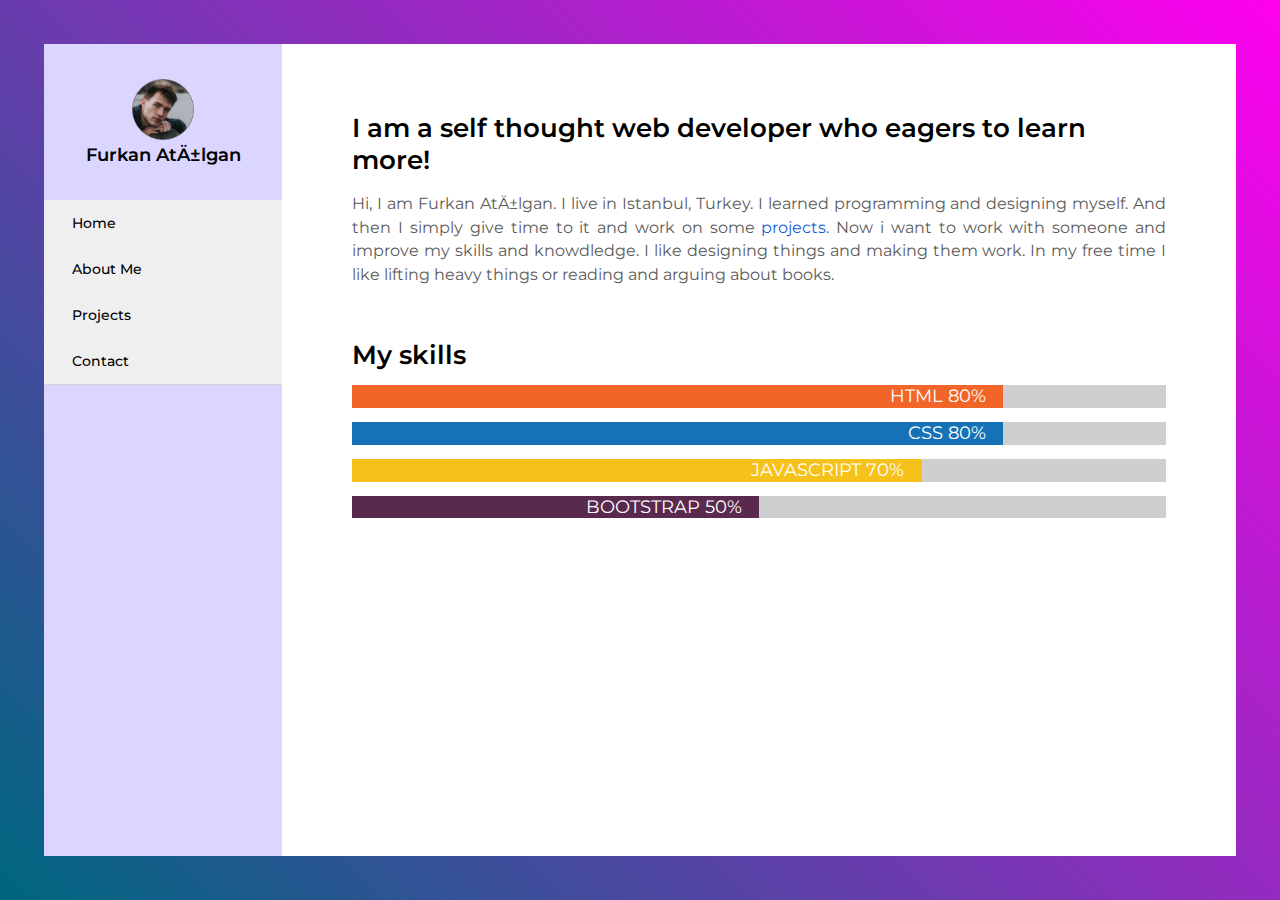
==== about_me.html @ 7b1884a5 "adjustments" ====
<!DOCTYPE html>
<html>

<head>
    <title>Furkan Atılgan | About Me</title>
    <meta name="viewport" content="width = device-width, initial-scale = 1.0">
    <meta charset="urf-8">
    <meta name="author" content="Furkan Atılgan">
    <link rel="stylesheet" href="css/about_me.css">
    <link href="https://fonts.googleapis.com/css?family=Montserrat&display=swap" rel="stylesheet">
</head>

<body onload="animateBars()">
    <aside>
        <figure>
            <div class="avatar"><img src="img/Ellipse -1.png"></div>
            <figcaption>Furkan Atılgan</figcaption>
        </figure>
        <button onclick="displaynav()" id="navbtn">
            <img src="img/Group_1.svg"></img>
        </button>
        <nav style="height: 0px">
            <ul>
                <li><a href="index.html">Home</a></li>
                <li><a href="about_me.html">About Me</a></li>
                <li><a href="projects.html">Projects</a></li>
                <li><a href="contact.html">Contact</a></li>
            </ul>
        </nav>
    </aside>

    <main>
        <h1>I am a self thought web developer who eagers to learn more!</h1>
        <p>Hi, I am Furkan Atılgan. I live in Istanbul, Turkey. I learned programming and designing myself. And then I
            simply give time to it and work on some <a href="projects.html">projects</a>. Now i want to work with
            someone and improve my skills and knowdledge. I like designing things and making them work. In my free time
            I like lifting heavy things or reading and arguing about books.</p>
        <h1 id="skillsh1">My skills</h1>
        <div class="sbcont">
            <div class="skillbar">
                <div class="skill" id="s-html">html 80%</div>
            </div>
            <div class="skillbar">
                <div class="skill" id="s-css">css 80%</div>
            </div>
            <div class="skillbar">
                <div class="skill" id="s-js">Javascript 70%</div>
            </div>
            <div class="skillbar">
                <div class="skill" id="s-bs">Bootstrap 50%</div>
            </div>
        </div>
    </main>

    </div>
</body>
<script src="js/main.js"></script>

</html>
---- css/about_me.css ----
* {
  box-sizing: border-box;
}

html,
body {
  height: 100%;
  padding: 0;
  font-size: 2vh;
  margin: 0;
  font-family: "Montserrat", sans-serif;
}

body {
  background: #006680;
}
body aside {
  display: grid;
  grid-template-columns: auto 40px;
  padding: 1.5em 2em;
}
body aside figure {
  display: inline-block;
  margin: 0;
  padding: 0;
}
body aside figure .avatar {
  display: none;
}
body aside figure figcaption {
  margin: 0;
  padding: 0;
  font-size: 1.5em;
  font-weight: 600;
  color: white;
}
body aside #navbtn {
  width: auto;
  height: auto;
  outline: none;
  border: none;
  background-color: inherit;
  padding: 0;
  outline: 0;
}
body aside #navbtn img {
  width: 2.8em;
}
body aside nav {
  position: absolute;
  display: block;
  overflow: hidden;
  top: 4.798em;
  right: 0;
  padding: 0;
  margin: 0;
  width: 100%;
  transition: 0.4s;
  z-index: 5;
}
body aside nav ul {
  padding: 0;
  margin: 0;
  list-style-type: none;
  background-color: white;
}
body aside nav ul li {
  width: 100%;
  text-align: center;
  border-top: 1px solid lightgrey;
}
body aside nav ul li a {
  text-decoration: none;
  font-size: 1.4em;
  padding: 1em;
  font-weight: 500;
  display: block;
  color: black;
  cursor: pointer;
}
body aside nav ul :last-child a {
  border-bottom: 1px solid lightgrey;
}
body main {
  background-color: #fff;
  height: 85%;
  padding: 2em;
  text-align: center;
}
body main h1 {
  padding: 0;
  margin: 1em 0 1em 0;
  font-size: 1.5em;
  font-weight: 600;
}
body main p {
  text-align: justify;
  font-size: 1.1em;
  color: #5B5B5B;
  margin-bottom: 1.8em;
}
body main p a {
  text-decoration: none;
  color: #1061D9;
}
body main .sbcont {
  width: 100%;
}
body main .sbcont .skillbar {
  height: 100%;
  background-color: #CFCFCF;
  margin: 0.8em 0;
  text-align: center;
  text-transform: uppercase;
}
body main .sbcont .skillbar .skill {
  height: 1.3em;
  margin-right: auto;
  margin-left: auto;
  overflow: hidden;
  font-size: 1em;
  color: white;
  transition: width 1s;
}
body main .sbcont .skillbar #s-html {
  width: 0;
  background-color: #F16529;
}
body main .sbcont .skillbar #s-css {
  width: 0;
  background-color: #1572B6;
}
body main .sbcont .skillbar #s-js {
  width: 0;
  background-color: #F6C119;
}
body main .sbcont .skillbar #s-bs {
  width: 0;
  background-color: #5A294E;
}

@media screen and (min-width: 800px) {
  body {
    /* Permalink - use to edit and share this gradient: https://colorzilla.com/gradient-editor/#006680+1,ff00ee+100,7db9e8+100 */
    background: #006680;
    /* Old browsers */
    background: -moz-linear-gradient(45deg, #006680 1%, #ff00ee 100%, #7db9e8 100%);
    /* FF3.6-15 */
    background: -webkit-linear-gradient(45deg, #006680 1%, #ff00ee 100%, #7db9e8 100%);
    /* Chrome10-25,Safari5.1-6 */
    background: linear-gradient(45deg, #006680 1%, #ff00ee 100%, #7db9e8 100%);
    /* W3C, IE10+, FF16+, Chrome26+, Opera12+, Safari7+ */
    filter: progid:DXImageTransform.Microsoft.gradient( startColorstr="#006680", endColorstr="#7db9e8",GradientType=1 );
    /* IE6-9 fallback on horizontal gradient */
    background-attachment: fixed;
    background-repeat: no-repeat;
    font-size: 1.37vw;
    margin: 2.5em;
    height: calc(100% - 5em);
    display: grid;
    grid-template-columns: 20% auto;
  }
  body aside {
    padding: 0;
    display: block;
    background-color: #dad6ff;
  }
  body aside figure {
    text-align: center;
    display: block;
    height: auto;
    width: auto;
    margin: 2em 0 2em 0;
  }
  body aside figure .avatar {
    display: block;
  }
  body aside figure .avatar img {
    height: 3.5em;
  }
  body aside figure figcaption {
    color: black;
    font-size: 1em;
  }
  body aside button {
    display: none;
  }
  body aside nav {
    margin: 0;
    position: static;
    width: 100%;
    height: auto !important;
    display: block;
    background-color: #efefef;
  }
  body aside nav ul {
    background-color: inherit;
  }
  body aside nav ul li {
    text-align: left;
    border: none;
  }
  body aside nav ul li a {
    background-color: inherit;
    font-size: 0.8em;
    padding-left: 2em;
  }
  body aside nav ul li a:hover {
    background-color: #1a76ff;
    color: white;
    transition: 0.3s;
  }
  body main {
    overflow: hidden;
    height: auto;
    text-align: left;
    padding: 0.9em 4em;
  }
  body main h1 {
    font-size: 1.5em;
    margin: 2em 0 0 0;
  }
  body main p {
    font-size: 0.9em;
    line-height: 1.5em;
  }
  body main .sbcont .skillbar .skill {
    margin: 0;
    text-align: right;
    padding-right: 1em;
  }
}

/*# sourceMappingURL=about_me.css.map */
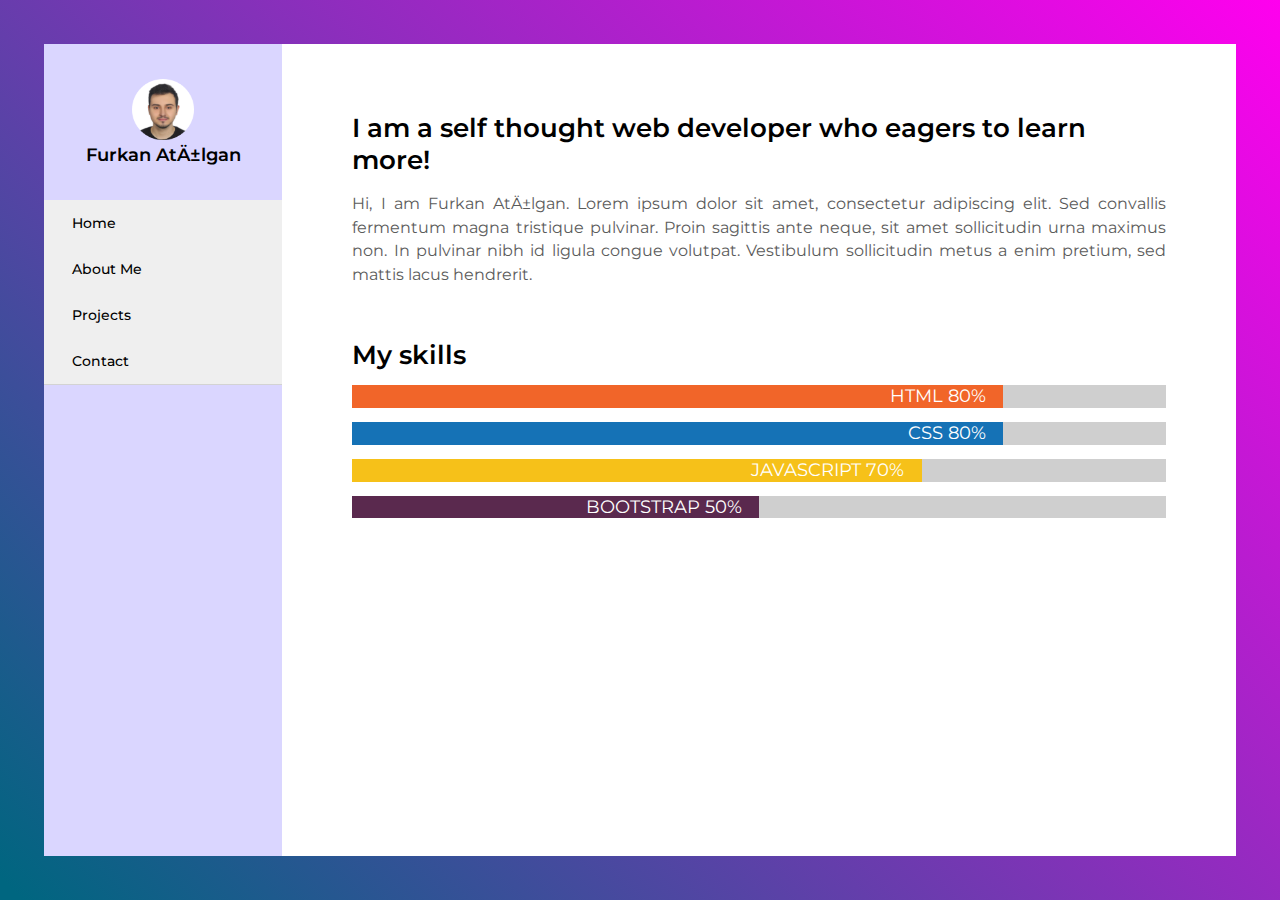
==== commit 07aae766: "adjustments" ====
--- a/about_me.html
+++ b/about_me.html
@@ -13,7 +13,7 @@
 <body onload="animateBars()">
     <aside>
         <figure>
-            <div class="avatar"><img src="img/Ellipse -1.png"></div>
+            <div class="avatar"><img src="img/Avatar.png"></div>
             <figcaption>Furkan Atılgan</figcaption>
         </figure>
         <button onclick="displaynav()" id="navbtn">
@@ -31,10 +31,7 @@
 
     <main>
         <h1>I am a self thought web developer who eagers to learn more!</h1>
-        <p>Hi, I am Furkan Atılgan. I live in Istanbul, Turkey. I learned programming and designing myself. And then I
-            simply give time to it and work on some <a href="projects.html">projects</a>. Now i want to work with
-            someone and improve my skills and knowdledge. I like designing things and making them work. In my free time
-            I like lifting heavy things or reading and arguing about books.</p>
+        <p>Hi, I am Furkan Atılgan. Lorem ipsum dolor sit amet, consectetur adipiscing elit. Sed convallis fermentum magna tristique pulvinar. Proin sagittis ante neque, sit amet sollicitudin urna maximus non. In pulvinar nibh id ligula congue volutpat. Vestibulum sollicitudin metus a enim pretium, sed mattis lacus hendrerit. </p>
         <h1 id="skillsh1">My skills</h1>
         <div class="sbcont">
             <div class="skillbar">
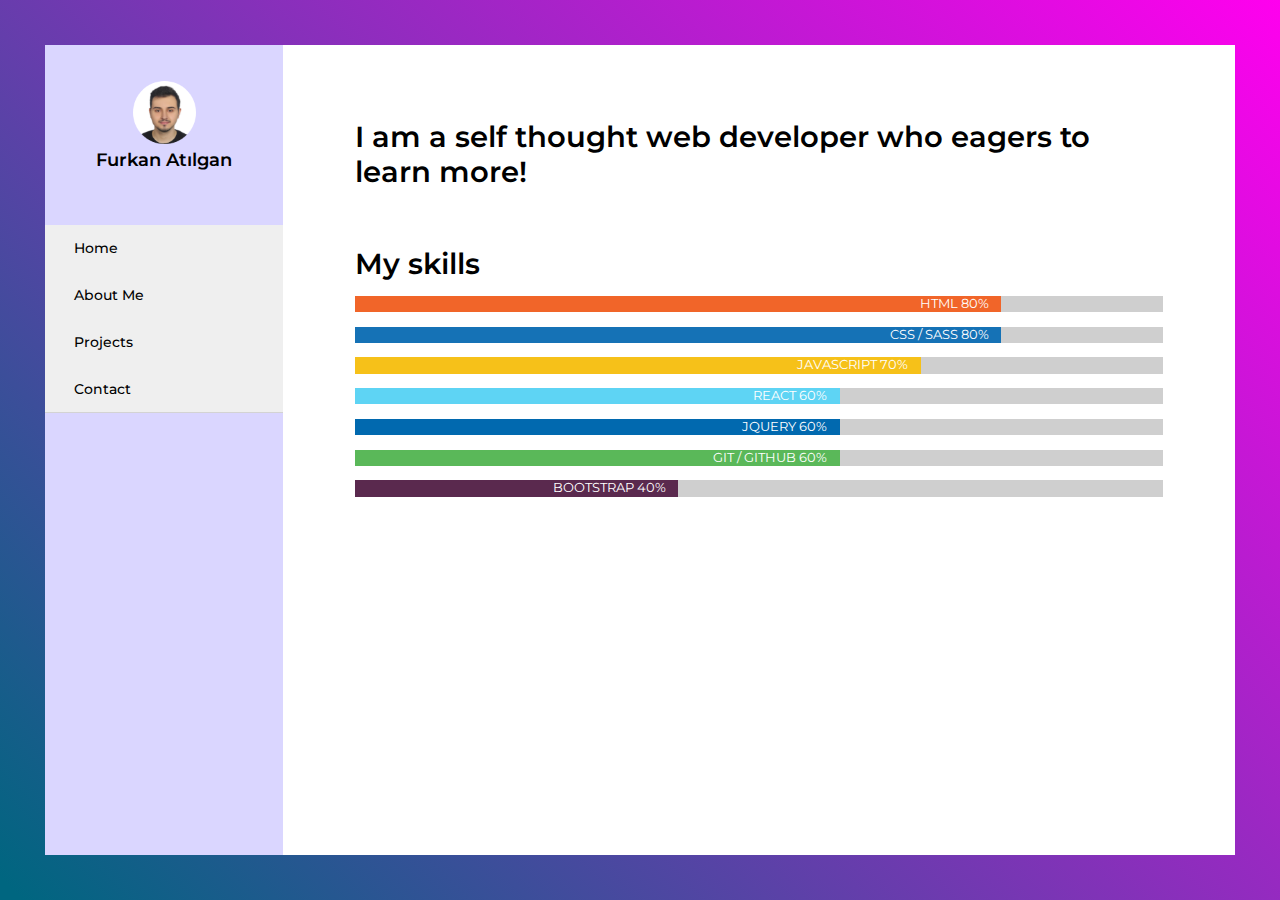
==== commit 2fa6f5fc: "home and about me pages changed largely" ====
--- a/about_me.html
+++ b/about_me.html
@@ -2,54 +2,63 @@
 <html>
 
 <head>
-    <title>Furkan Atılgan | About Me</title>
-    <meta name="viewport" content="width = device-width, initial-scale = 1.0">
-    <meta charset="urf-8">
-    <meta name="author" content="Furkan Atılgan">
-    <link rel="stylesheet" href="css/about_me.css">
-    <link href="https://fonts.googleapis.com/css?family=Montserrat&display=swap" rel="stylesheet">
+   <title>Furkan Atılgan | About Me</title>
+   <meta name="viewport" content="width = device-width, initial-scale = 1.0">
+   <meta charset="utf-8">
+   <meta name="author" content="Furkan Atılgan">
+   <link rel="stylesheet" href="css/about_me.css">
+   <link href="https://fonts.googleapis.com/css?family=Montserrat&display=swap" rel="stylesheet">
 </head>
 
 <body onload="animateBars()">
-    <aside>
-        <figure>
-            <div class="avatar"><img src="img/Avatar.png"></div>
-            <figcaption>Furkan Atılgan</figcaption>
-        </figure>
-        <button onclick="displaynav()" id="navbtn">
-            <img src="img/Group_1.svg"></img>
-        </button>
-        <nav style="height: 0px">
-            <ul>
-                <li><a href="index.html">Home</a></li>
-                <li><a href="about_me.html">About Me</a></li>
-                <li><a href="projects.html">Projects</a></li>
-                <li><a href="contact.html">Contact</a></li>
-            </ul>
-        </nav>
-    </aside>
+   <aside>
+      <figure>
+         <div class="avatar"><img src="img/Avatar.png"></div>
+         <figcaption>Furkan Atılgan</figcaption>
+      </figure>
+      <button onclick="displaynav()" id="navbtn">
+         <img src="img/Group_1.svg"></img>
+      </button>
+      <nav style="height: 0px">
+         <ul>
+            <li><a href="index.html">Home</a></li>
+            <li><a href="about_me.html">About Me</a></li>
+            <li><a href="projects.html">Projects</a></li>
+            <li><a href="contact.html">Contact</a></li>
+         </ul>
+      </nav>
+   </aside>
 
-    <main>
-        <h1>I am a self thought web developer who eagers to learn more!</h1>
-        <p>Hi, I am Furkan Atılgan. Lorem ipsum dolor sit amet, consectetur adipiscing elit. Sed convallis fermentum magna tristique pulvinar. Proin sagittis ante neque, sit amet sollicitudin urna maximus non. In pulvinar nibh id ligula congue volutpat. Vestibulum sollicitudin metus a enim pretium, sed mattis lacus hendrerit. </p>
-        <h1 id="skillsh1">My skills</h1>
-        <div class="sbcont">
-            <div class="skillbar">
-                <div class="skill" id="s-html">html 80%</div>
-            </div>
-            <div class="skillbar">
-                <div class="skill" id="s-css">css 80%</div>
-            </div>
-            <div class="skillbar">
-                <div class="skill" id="s-js">Javascript 70%</div>
-            </div>
-            <div class="skillbar">
-                <div class="skill" id="s-bs">Bootstrap 50%</div>
-            </div>
-        </div>
-    </main>
+   <main>
+      <h1>I am a self thought web developer who eagers to learn more!</h1>
+      
+      <h1 id="skillsh1">My skills</h1>
+      <div class="sbcont">
+         <div class="skillbar">
+             <div class="skill" id="s-html">html 80%</div>
+         </div>
+         <div class="skillbar">
+             <div class="skill" id="s-css">css / sass 80%</div>
+         </div>
+         <div class="skillbar">
+             <div class="skill" id="s-js">Javascript 70%</div>
+         </div>
+         <div class="skillbar">
+             <div class="skill" id="s-rc">React 60%</div>
+         </div>
+         <div class="skillbar">
+             <div class="skill" id="s-jq">Jquery 60%</div>
+         </div>
+         <div class="skillbar">
+             <div class="skill" id="s-git">Git / Github 60%</div>
+         </div>
+         <div class="skillbar">
+             <div class="skill" id="s-bs">Bootstrap 40%</div>
+         </div>
+     </div>
+   </main>
 
-    </div>
+   </div>
 </body>
 <script src="js/main.js"></script>
 
--- a/css/about_me.css
+++ b/css/about_me.css
@@ -6,7 +6,7 @@
 body {
   height: 100%;
   padding: 0;
-  font-size: 2vh;
+  font-size: 14px;
   margin: 0;
   font-family: "Montserrat", sans-serif;
 }
@@ -89,26 +89,29 @@
 }
 body main h1 {
   padding: 0;
-  margin: 1em 0 1em 0;
+  margin: 2em 0 1em 0;
   font-size: 1.5em;
   font-weight: 600;
+}
+body main #skillsh1 {
+  margin-top: 5em;
 }
 body main p {
   text-align: justify;
   font-size: 1.1em;
-  color: #5B5B5B;
+  color: #5b5b5b;
   margin-bottom: 1.8em;
 }
 body main p a {
   text-decoration: none;
-  color: #1061D9;
+  color: #1061d9;
 }
 body main .sbcont {
   width: 100%;
 }
 body main .sbcont .skillbar {
   height: 100%;
-  background-color: #CFCFCF;
+  background-color: #cfcfcf;
   margin: 0.8em 0;
   text-align: center;
   text-transform: uppercase;
@@ -118,25 +121,31 @@
   margin-right: auto;
   margin-left: auto;
   overflow: hidden;
-  font-size: 1em;
+  font-size: 0.7em;
   color: white;
+  width: 0;
   transition: width 1s;
 }
 body main .sbcont .skillbar #s-html {
-  width: 0;
-  background-color: #F16529;
+  background-color: #f16529;
 }
 body main .sbcont .skillbar #s-css {
-  width: 0;
-  background-color: #1572B6;
+  background-color: #1572b6;
 }
 body main .sbcont .skillbar #s-js {
-  width: 0;
-  background-color: #F6C119;
+  background-color: #f6c119;
+}
+body main .sbcont .skillbar #s-rc {
+  background-color: #5ED4F4;
+}
+body main .sbcont .skillbar #s-jq {
+  background-color: #0169AF;
+}
+body main .sbcont .skillbar #s-git {
+  background-color: #5AB859;
 }
 body main .sbcont .skillbar #s-bs {
-  width: 0;
-  background-color: #5A294E;
+  background-color: #5a294e;
 }
 
 @media screen and (min-width: 800px) {
@@ -154,7 +163,7 @@
     /* IE6-9 fallback on horizontal gradient */
     background-attachment: fixed;
     background-repeat: no-repeat;
-    font-size: 1.37vw;
+    font-size: 18px !important;
     margin: 2.5em;
     height: calc(100% - 5em);
     display: grid;
@@ -187,6 +196,7 @@
   }
   body aside nav {
     margin: 0;
+    margin-top: 3em;
     position: static;
     width: 100%;
     height: auto !important;
@@ -217,7 +227,10 @@
     padding: 0.9em 4em;
   }
   body main h1 {
-    font-size: 1.5em;
+    font-size: 1.6em;
+    margin: 2em 0 0 0;
+  }
+  body main #skillsh1 {
     margin: 2em 0 0 0;
   }
   body main p {
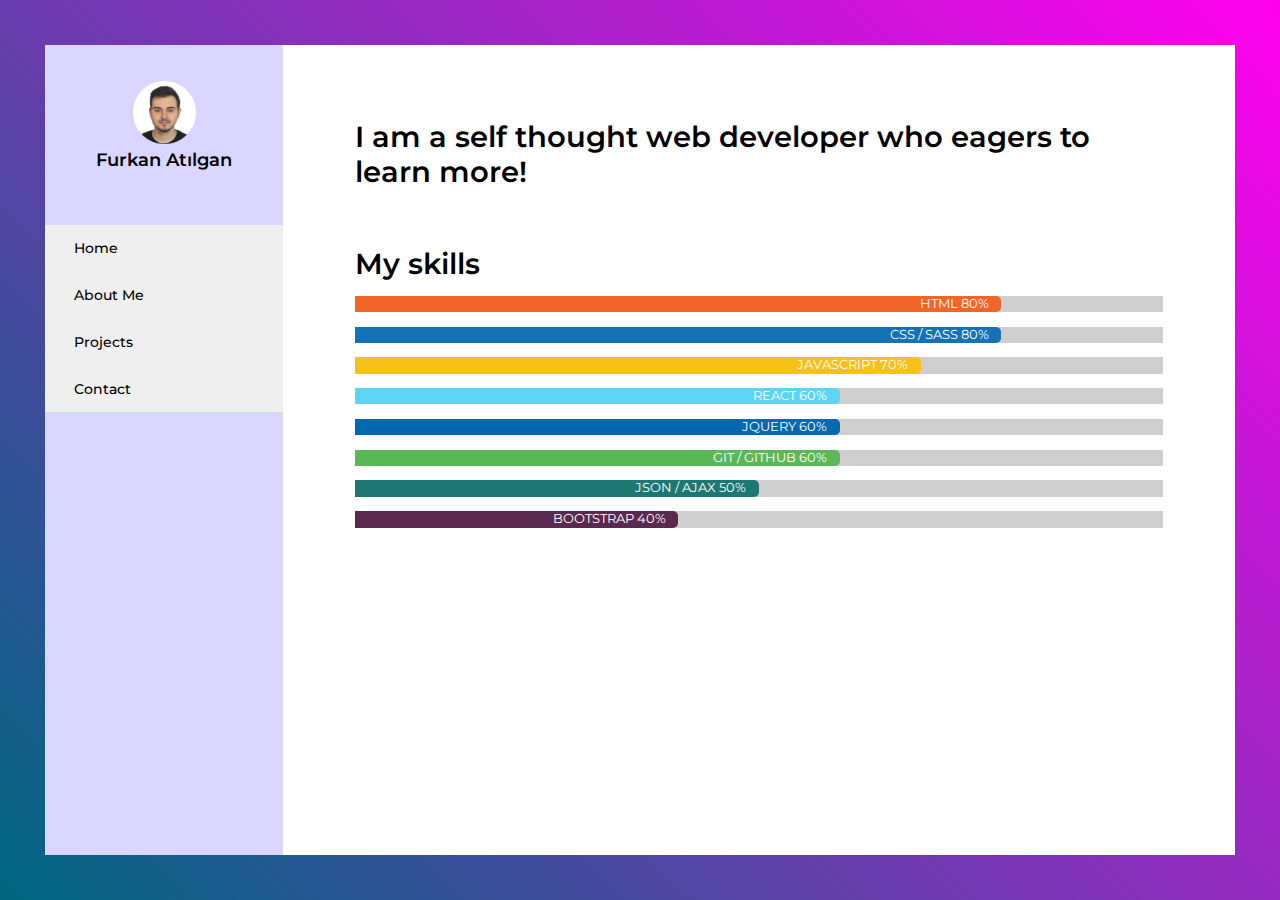
==== commit 753b386e: "improvements on navigation and skillbars" ====
--- a/about_me.html
+++ b/about_me.html
@@ -53,6 +53,9 @@
              <div class="skill" id="s-git">Git / Github 60%</div>
          </div>
          <div class="skillbar">
+             <div class="skill" id="s-jsaj">Json / Ajax 50%</div>
+         </div>
+         <div class="skillbar">
              <div class="skill" id="s-bs">Bootstrap 40%</div>
          </div>
      </div>
--- a/css/about_me.css
+++ b/css/about_me.css
@@ -55,19 +55,19 @@
   padding: 0;
   margin: 0;
   width: 100%;
-  transition: 0.4s;
+  transition: height 0.4s;
   z-index: 5;
 }
 body aside nav ul {
   padding: 0;
   margin: 0;
   list-style-type: none;
-  background-color: white;
+  background-color: #f2fcff;
 }
 body aside nav ul li {
   width: 100%;
   text-align: center;
-  border-top: 1px solid lightgrey;
+  border-top: 1px solid #d5e0e3;
 }
 body aside nav ul li a {
   text-decoration: none;
@@ -79,9 +79,12 @@
   cursor: pointer;
 }
 body aside nav ul :last-child a {
-  border-bottom: 1px solid lightgrey;
+  border-bottom: 1px solid #d5e0e3;
 }
 body main {
+  position: relative;
+  transition: top 0.4s;
+  top: 0;
   background-color: #fff;
   height: 85%;
   padding: 2em;
@@ -124,6 +127,7 @@
   font-size: 0.7em;
   color: white;
   width: 0;
+  border-radius: 5px;
   transition: width 1s;
 }
 body main .sbcont .skillbar #s-html {
@@ -136,13 +140,16 @@
   background-color: #f6c119;
 }
 body main .sbcont .skillbar #s-rc {
-  background-color: #5ED4F4;
+  background-color: #5ed4f4;
 }
 body main .sbcont .skillbar #s-jq {
-  background-color: #0169AF;
+  background-color: #0169af;
 }
 body main .sbcont .skillbar #s-git {
-  background-color: #5AB859;
+  background-color: #5ab859;
+}
+body main .sbcont .skillbar #s-jsaj {
+  background-color: #1D7874;
 }
 body main .sbcont .skillbar #s-bs {
   background-color: #5a294e;
@@ -202,6 +209,7 @@
     height: auto !important;
     display: block;
     background-color: #efefef;
+    transition: none !important;
   }
   body aside nav ul {
     background-color: inherit;
@@ -211,6 +219,7 @@
     border: none;
   }
   body aside nav ul li a {
+    border: none;
     background-color: inherit;
     font-size: 0.8em;
     padding-left: 2em;
@@ -221,6 +230,9 @@
     transition: 0.3s;
   }
   body main {
+    position: relative;
+    top: 0 !important;
+    transition: none !important;
     overflow: hidden;
     height: auto;
     text-align: left;
@@ -239,6 +251,7 @@
   }
   body main .sbcont .skillbar .skill {
     margin: 0;
+    border-radius: 0 5px 5px 0;
     text-align: right;
     padding-right: 1em;
   }
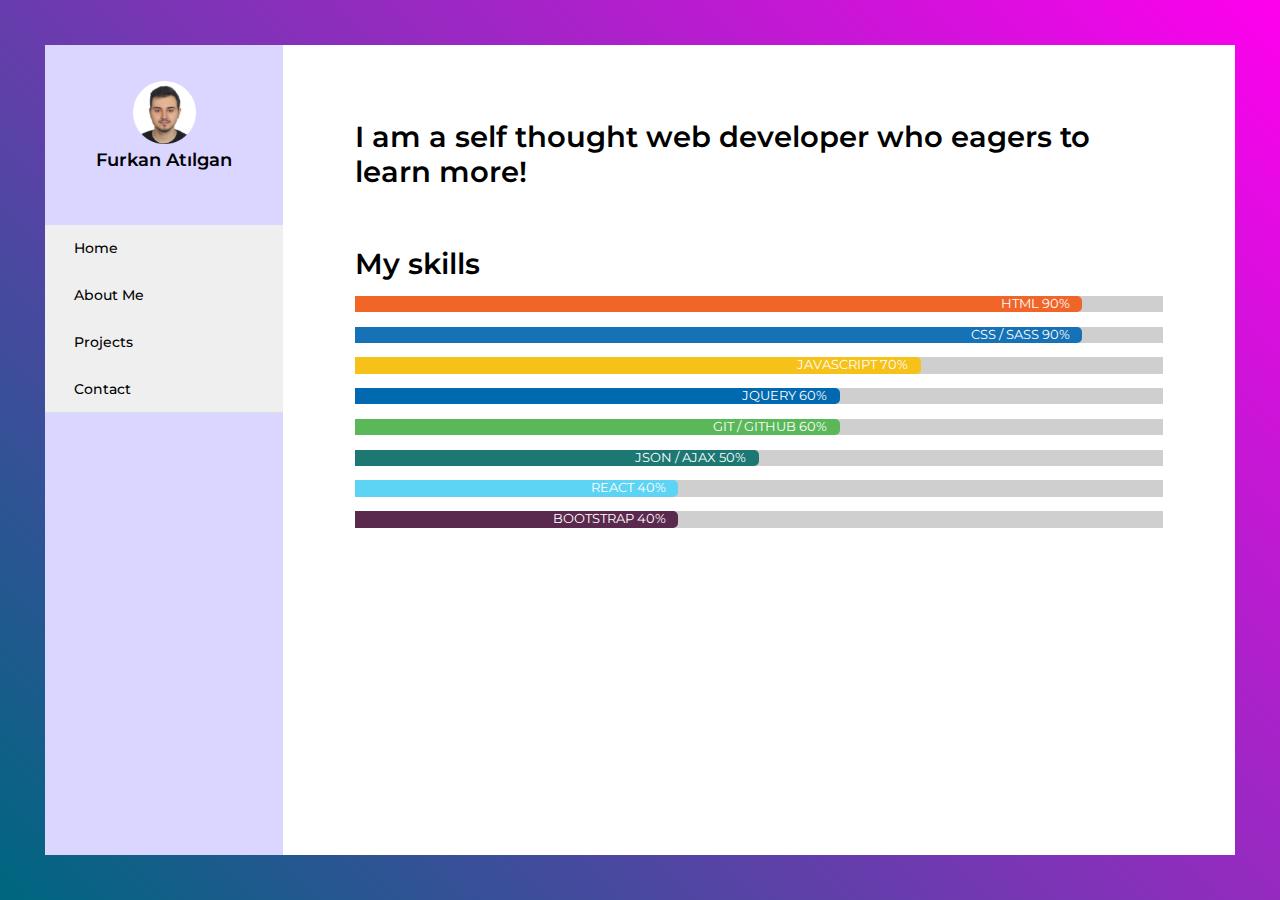
==== commit ad32b622: "some modifications" ====
--- a/about_me.html
+++ b/about_me.html
@@ -7,6 +7,7 @@
    <meta charset="utf-8">
    <meta name="author" content="Furkan Atılgan">
    <link rel="stylesheet" href="css/about_me.css">
+   <link rel="icon" href="img/favicon.png">
    <link href="https://fonts.googleapis.com/css?family=Montserrat&display=swap" rel="stylesheet">
 </head>
 
@@ -21,44 +22,44 @@
       </button>
       <nav style="height: 0px">
          <ul>
-            <li><a href="index.html">Home</a></li>
-            <li><a href="about_me.html">About Me</a></li>
-            <li><a href="projects.html">Projects</a></li>
-            <li><a href="contact.html">Contact</a></li>
+            <li><a href="http://furkanatilgan.com">Home</a></li>
+            <li><a href="http://furkanatilgan.com/about_me">About Me</a></li>
+            <li><a href="http://furkanatilgan.com/projects">Projects</a></li>
+            <li><a href="http://furkanatilgan.com/contact">Contact</a></li>
          </ul>
       </nav>
    </aside>
 
    <main>
       <h1>I am a self thought web developer who eagers to learn more!</h1>
-      
+
       <h1 id="skillsh1">My skills</h1>
       <div class="sbcont">
          <div class="skillbar">
-             <div class="skill" id="s-html">html 80%</div>
+            <div class="skill" id="s-html">html 90%</div>
          </div>
          <div class="skillbar">
-             <div class="skill" id="s-css">css / sass 80%</div>
+            <div class="skill" id="s-css">css / sass 90%</div>
          </div>
          <div class="skillbar">
-             <div class="skill" id="s-js">Javascript 70%</div>
+            <div class="skill" id="s-js">Javascript 70%</div>
          </div>
          <div class="skillbar">
-             <div class="skill" id="s-rc">React 60%</div>
+            <div class="skill" id="s-jq">Jquery 60%</div>
          </div>
          <div class="skillbar">
-             <div class="skill" id="s-jq">Jquery 60%</div>
+            <div class="skill" id="s-git">Git / Github 60%</div>
          </div>
          <div class="skillbar">
-             <div class="skill" id="s-git">Git / Github 60%</div>
+            <div class="skill" id="s-jsaj">Json / Ajax 50%</div>
          </div>
          <div class="skillbar">
-             <div class="skill" id="s-jsaj">Json / Ajax 50%</div>
+            <div class="skill" id="s-rc">React 40%</div>
          </div>
          <div class="skillbar">
-             <div class="skill" id="s-bs">Bootstrap 40%</div>
+            <div class="skill" id="s-bs">Bootstrap 40%</div>
          </div>
-     </div>
+      </div>
    </main>
 
    </div>
--- a/css/about_me.css
+++ b/css/about_me.css
@@ -4,9 +4,10 @@
 
 html,
 body {
-  height: 100%;
   padding: 0;
   font-size: 14px;
+  min-height: 100%;
+  height: auto;
   margin: 0;
   font-family: "Montserrat", sans-serif;
 }
@@ -149,13 +150,20 @@
   background-color: #5ab859;
 }
 body main .sbcont .skillbar #s-jsaj {
-  background-color: #1D7874;
+  background-color: #1d7874;
 }
 body main .sbcont .skillbar #s-bs {
   background-color: #5a294e;
 }
 
-@media screen and (min-width: 800px) {
+@media (min-width: 800px) {
+  html {
+    font-size: 18px;
+    min-height: auto;
+    padding: 2.5em;
+    height: 100%;
+  }
+
   body {
     /* Permalink - use to edit and share this gradient: https://colorzilla.com/gradient-editor/#006680+1,ff00ee+100,7db9e8+100 */
     background: #006680;
@@ -170,8 +178,7 @@
     /* IE6-9 fallback on horizontal gradient */
     background-attachment: fixed;
     background-repeat: no-repeat;
-    font-size: 18px !important;
-    margin: 2.5em;
+    font-size: 18px;
     height: calc(100% - 5em);
     display: grid;
     grid-template-columns: 20% auto;
